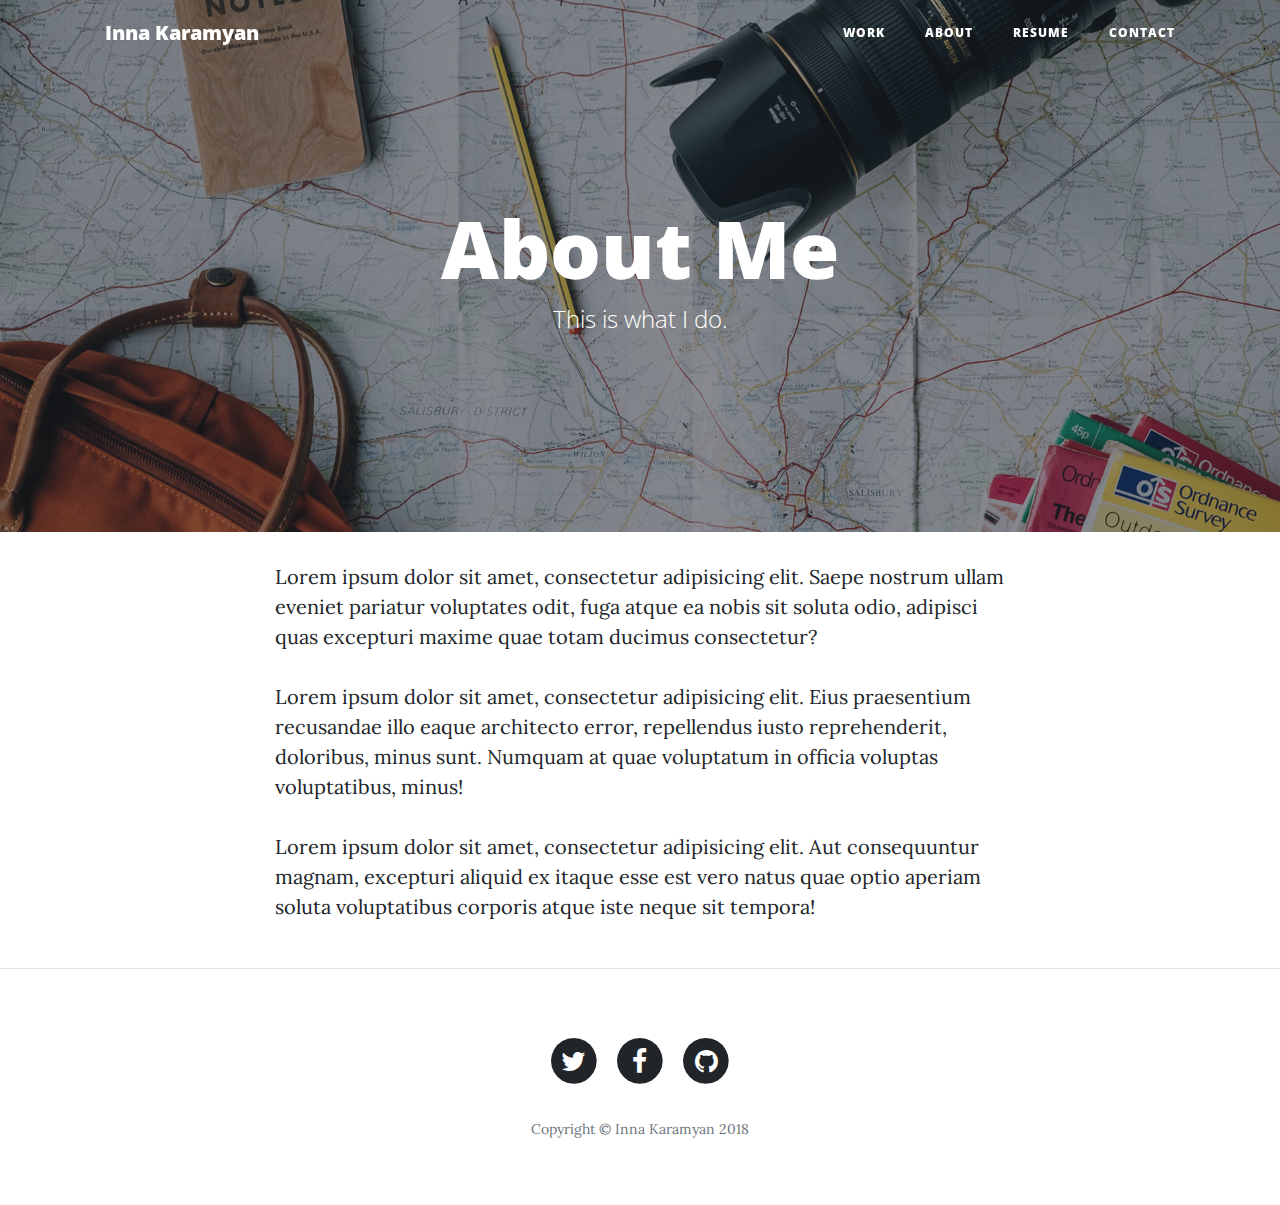
==== about.html @ d6ecc7a6 "first commit" ====
<!DOCTYPE html>
<html lang="en">

  <head>

    <meta charset="utf-8">
    <meta name="viewport" content="width=device-width, initial-scale=1, shrink-to-fit=no">
    <meta name="description" content="">
    <meta name="author" content="">

    <title>About Inna Karamyan</title>

    <!-- Bootstrap core CSS -->
    <link href="vendor/bootstrap/css/bootstrap.min.css" rel="stylesheet">

    <!-- Custom fonts for this template -->
    <link href="vendor/font-awesome/css/font-awesome.min.css" rel="stylesheet" type="text/css">
    <link href='https://fonts.googleapis.com/css?family=Lora:400,700,400italic,700italic' rel='stylesheet' type='text/css'>
    <link href='https://fonts.googleapis.com/css?family=Open+Sans:300italic,400italic,600italic,700italic,800italic,400,300,600,700,800' rel='stylesheet' type='text/css'>

    <!-- Custom styles for this template -->
    <link href="css/clean-blog.min.css" rel="stylesheet">

  </head>

  <body>

    <!-- Navigation -->
    <nav class="navbar navbar-expand-lg navbar-light fixed-top" id="mainNav">
      <div class="container">
        <a class="navbar-brand" href="index.html">Inna Karamyan</a>
        <button class="navbar-toggler navbar-toggler-right" type="button" data-toggle="collapse" data-target="#navbarResponsive" aria-controls="navbarResponsive" aria-expanded="false" aria-label="Toggle navigation">
          Menu
          <i class="fa fa-bars"></i>
        </button>
        <div class="collapse navbar-collapse" id="navbarResponsive">
          <ul class="navbar-nav ml-auto">
            <li class="nav-item">
              <a class="nav-link" href="index.html">Work</a>
            </li>
            <li class="nav-item">
              <a class="nav-link" href="about.html">About</a>
            </li>
            <li class="nav-item">
              <a class="nav-link" href="resume.pdf" download="Inna_Karamyan_Resume.pdf">Resume</a>
            </li>
            <li class="nav-item">
              <a class="nav-link" href="contact.html">Contact</a>
            </li>
          </ul>
        </div>
      </div>
    </nav>

    <!-- Page Header -->
    <header class="masthead" style="background-image: url('img/about-bg.jpg')">
      <div class="overlay"></div>
      <div class="container">
        <div class="row">
          <div class="col-lg-8 col-md-10 mx-auto">
            <div class="page-heading">
              <h1>About Me</h1>
              <span class="subheading">This is what I do.</span>
            </div>
          </div>
        </div>
      </div>
    </header>

    <!-- Main Content -->
    <div class="container">
      <div class="row">
        <div class="col-lg-8 col-md-10 mx-auto">
          <p>Lorem ipsum dolor sit amet, consectetur adipisicing elit. Saepe nostrum ullam eveniet pariatur voluptates odit, fuga atque ea nobis sit soluta odio, adipisci quas excepturi maxime quae totam ducimus consectetur?</p>
          <p>Lorem ipsum dolor sit amet, consectetur adipisicing elit. Eius praesentium recusandae illo eaque architecto error, repellendus iusto reprehenderit, doloribus, minus sunt. Numquam at quae voluptatum in officia voluptas voluptatibus, minus!</p>
          <p>Lorem ipsum dolor sit amet, consectetur adipisicing elit. Aut consequuntur magnam, excepturi aliquid ex itaque esse est vero natus quae optio aperiam soluta voluptatibus corporis atque iste neque sit tempora!</p>
        </div>
      </div>
    </div>

    <hr>

    <!-- Footer -->
    <footer>
      <div class="container">
        <div class="row">
          <div class="col-lg-8 col-md-10 mx-auto">
            <ul class="list-inline text-center">
              <li class="list-inline-item">
                <a href="#">
                  <span class="fa-stack fa-lg">
                    <i class="fa fa-circle fa-stack-2x"></i>
                    <i class="fa fa-twitter fa-stack-1x fa-inverse"></i>
                  </span>
                </a>
              </li>
              <li class="list-inline-item">
                <a href="#">
                  <span class="fa-stack fa-lg">
                    <i class="fa fa-circle fa-stack-2x"></i>
                    <i class="fa fa-facebook fa-stack-1x fa-inverse"></i>
                  </span>
                </a>
              </li>
              <li class="list-inline-item">
                <a href="#">
                  <span class="fa-stack fa-lg">
                    <i class="fa fa-circle fa-stack-2x"></i>
                    <i class="fa fa-github fa-stack-1x fa-inverse"></i>
                  </span>
                </a>
              </li>
            </ul>
            <p class="copyright text-muted">Copyright &copy; Inna Karamyan 2018</p>
          </div>
        </div>
      </div>
    </footer>

    <!-- Bootstrap core JavaScript -->
    <script src="vendor/jquery/jquery.min.js"></script>
    <script src="vendor/bootstrap/js/bootstrap.bundle.min.js"></script>

    <!-- Custom scripts for this template -->
    <script src="js/clean-blog.min.js"></script>

  </body>

</html>
---- css/clean-blog.min.css ----
body{font-size:20px;color:#212529;font-family:Lora,'Times New Roman',serif}p{line-height:1.5;margin:30px 0}p a{text-decoration:underline}h1,h2,h3,h4,h5,h6{font-weight:800;font-family:'Open Sans','Helvetica Neue',Helvetica,Arial,sans-serif}a{color:#212529;-webkit-transition:all .2s;-moz-transition:all .2s;transition:all .2s}a:focus,a:hover{color:#0085a1}blockquote{font-style:italic;color:#868e96}.section-heading{font-size:36px;font-weight:700;margin-top:60px}.caption{font-size:14px;font-style:italic;display:block;margin:0;padding:10px;text-align:center;border-bottom-right-radius:5px;border-bottom-left-radius:5px}::-moz-selection{color:#fff;background:#0085a1;text-shadow:none}::selection{color:#fff;background:#0085a1;text-shadow:none}img::selection{color:#fff;background:0 0}img::-moz-selection{color:#fff;background:0 0}#mainNav{position:absolute;border-bottom:1px solid #e9ecef;background-color:#fff;font-family:'Open Sans','Helvetica Neue',Helvetica,Arial,sans-serif}#mainNav .navbar-brand{font-weight:800;color:#343a40}#mainNav .navbar-toggler{font-size:12px;font-weight:800;padding:13px;text-transform:uppercase;color:#343a40}#mainNav .navbar-nav>li.nav-item>a{font-size:12px;font-weight:800;letter-spacing:1px;text-transform:uppercase}@media only screen and (min-width:992px){#mainNav{border-bottom:1px solid transparent;background:0 0}#mainNav .navbar-brand{padding:10px 20px;color:#fff}#mainNav .navbar-brand:focus,#mainNav .navbar-brand:hover{color:rgba(255,255,255,.8)}#mainNav .navbar-nav>li.nav-item>a{padding:10px 20px;color:#fff}#mainNav .navbar-nav>li.nav-item>a:focus,#mainNav .navbar-nav>li.nav-item>a:hover{color:rgba(255,255,255,.8)}}@media only screen and (min-width:992px){#mainNav{-webkit-transition:background-color .2s;-moz-transition:background-color .2s;transition:background-color .2s;-webkit-transform:translate3d(0,0,0);-moz-transform:translate3d(0,0,0);-ms-transform:translate3d(0,0,0);-o-transform:translate3d(0,0,0);transform:translate3d(0,0,0);-webkit-backface-visibility:hidden}#mainNav.is-fixed{position:fixed;top:-67px;-webkit-transition:-webkit-transform .2s;-moz-transition:-moz-transform .2s;transition:transform .2s;border-bottom:1px solid #fff;background-color:rgba(255,255,255,.9)}#mainNav.is-fixed .navbar-brand{color:#212529}#mainNav.is-fixed .navbar-brand:focus,#mainNav.is-fixed .navbar-brand:hover{color:#0085a1}#mainNav.is-fixed .navbar-nav>li.nav-item>a{color:#212529}#mainNav.is-fixed .navbar-nav>li.nav-item>a:focus,#mainNav.is-fixed .navbar-nav>li.nav-item>a:hover{color:#0085a1}#mainNav.is-visible{-webkit-transform:translate3d(0,100%,0);-moz-transform:translate3d(0,100%,0);-ms-transform:translate3d(0,100%,0);-o-transform:translate3d(0,100%,0);transform:translate3d(0,100%,0)}}header.masthead{background:no-repeat center center;background-color:#868e96;background-attachment:scroll;position:relative;-webkit-background-size:cover;-moz-background-size:cover;-o-background-size:cover;background-size:cover}header.masthead .overlay{position:absolute;top:0;left:0;height:100%;width:100%;background-color:#212529;opacity:.5}header.masthead .page-heading,header.masthead .post-heading,header.masthead .site-heading{padding:200px 0 150px;color:#fff}@media only screen and (min-width:768px){header.masthead .page-heading,header.masthead .post-heading,header.masthead .site-heading{padding:200px 0}}header.masthead .page-heading,header.masthead .site-heading{text-align:center}header.masthead .page-heading h1,header.masthead .site-heading h1{font-size:50px;margin-top:0}header.masthead .page-heading .subheading,header.masthead .site-heading .subheading{font-size:24px;font-weight:300;line-height:1.1;display:block;margin:10px 0 0;font-family:'Open Sans','Helvetica Neue',Helvetica,Arial,sans-serif}@media only screen and (min-width:768px){header.masthead .page-heading h1,header.masthead .site-heading h1{font-size:80px}}header.masthead .post-heading h1{font-size:35px}header.masthead .post-heading .meta,header.masthead .post-heading .subheading{line-height:1.1;display:block}header.masthead .post-heading .subheading{font-size:24px;font-weight:600;margin:10px 0 30px;font-family:'Open Sans','Helvetica Neue',Helvetica,Arial,sans-serif}header.masthead .post-heading .meta{font-size:20px;font-weight:300;font-style:italic;font-family:Lora,'Times New Roman',serif}header.masthead .post-heading .meta a{color:#fff}@media only screen and (min-width:768px){header.masthead .post-heading h1{font-size:55px}header.masthead .post-heading .subheading{font-size:30px}}.post-preview>a{color:#212529}.post-preview>a:focus,.post-preview>a:hover{text-decoration:none;color:#0085a1}.post-preview>a>.post-title{font-size:30px;margin-top:30px;margin-bottom:10px}.post-preview>a>.post-subtitle{font-weight:300;margin:0 0 10px}.post-preview>.post-meta{font-size:18px;font-style:italic;margin-top:0;color:#868e96}.post-preview>.post-meta>a{text-decoration:none;color:#212529}.post-preview>.post-meta>a:focus,.post-preview>.post-meta>a:hover{text-decoration:underline;color:#0085a1}@media only screen and (min-width:768px){.post-preview>a>.post-title{font-size:36px}}.floating-label-form-group{font-size:14px;position:relative;margin-bottom:0;padding-bottom:.5em;border-bottom:1px solid #dee2e6}.floating-label-form-group input,.floating-label-form-group textarea{font-size:1.5em;position:relative;z-index:1;padding:0;resize:none;border:none;border-radius:0;background:0 0;box-shadow:none!important;font-family:Lora,'Times New Roman',serif}.floating-label-form-group input::-webkit-input-placeholder,.floating-label-form-group textarea::-webkit-input-placeholder{color:#868e96;font-family:Lora,'Times New Roman',serif}.floating-label-form-group label{font-size:.85em;line-height:1.764705882em;position:relative;z-index:0;top:2em;display:block;margin:0;-webkit-transition:top .3s ease,opacity .3s ease;-moz-transition:top .3s ease,opacity .3s ease;-ms-transition:top .3s ease,opacity .3s ease;transition:top .3s ease,opacity .3s ease;vertical-align:middle;vertical-align:baseline;opacity:0}.floating-label-form-group .help-block{margin:15px 0}.floating-label-form-group-with-value label{top:0;opacity:1}.floating-label-form-group-with-focus label{color:#0085a1}form .form-group:first-child .floating-label-form-group{border-top:1px solid #dee2e6}footer{padding:50px 0 65px}footer .list-inline{margin:0;padding:0}footer .copyright{font-size:14px;margin-bottom:0;text-align:center}.btn{font-size:14px;font-weight:800;padding:15px 25px;letter-spacing:1px;text-transform:uppercase;border-radius:0;font-family:'Open Sans','Helvetica Neue',Helvetica,Arial,sans-serif}.btn-primary{background-color:#0085a1;border-color:#0085a1}.btn-primary:active,.btn-primary:focus,.btn-primary:hover{color:#fff;background-color:#00657b!important;border-color:#00657b!important}.btn-lg{font-size:16px;padding:25px 35px}
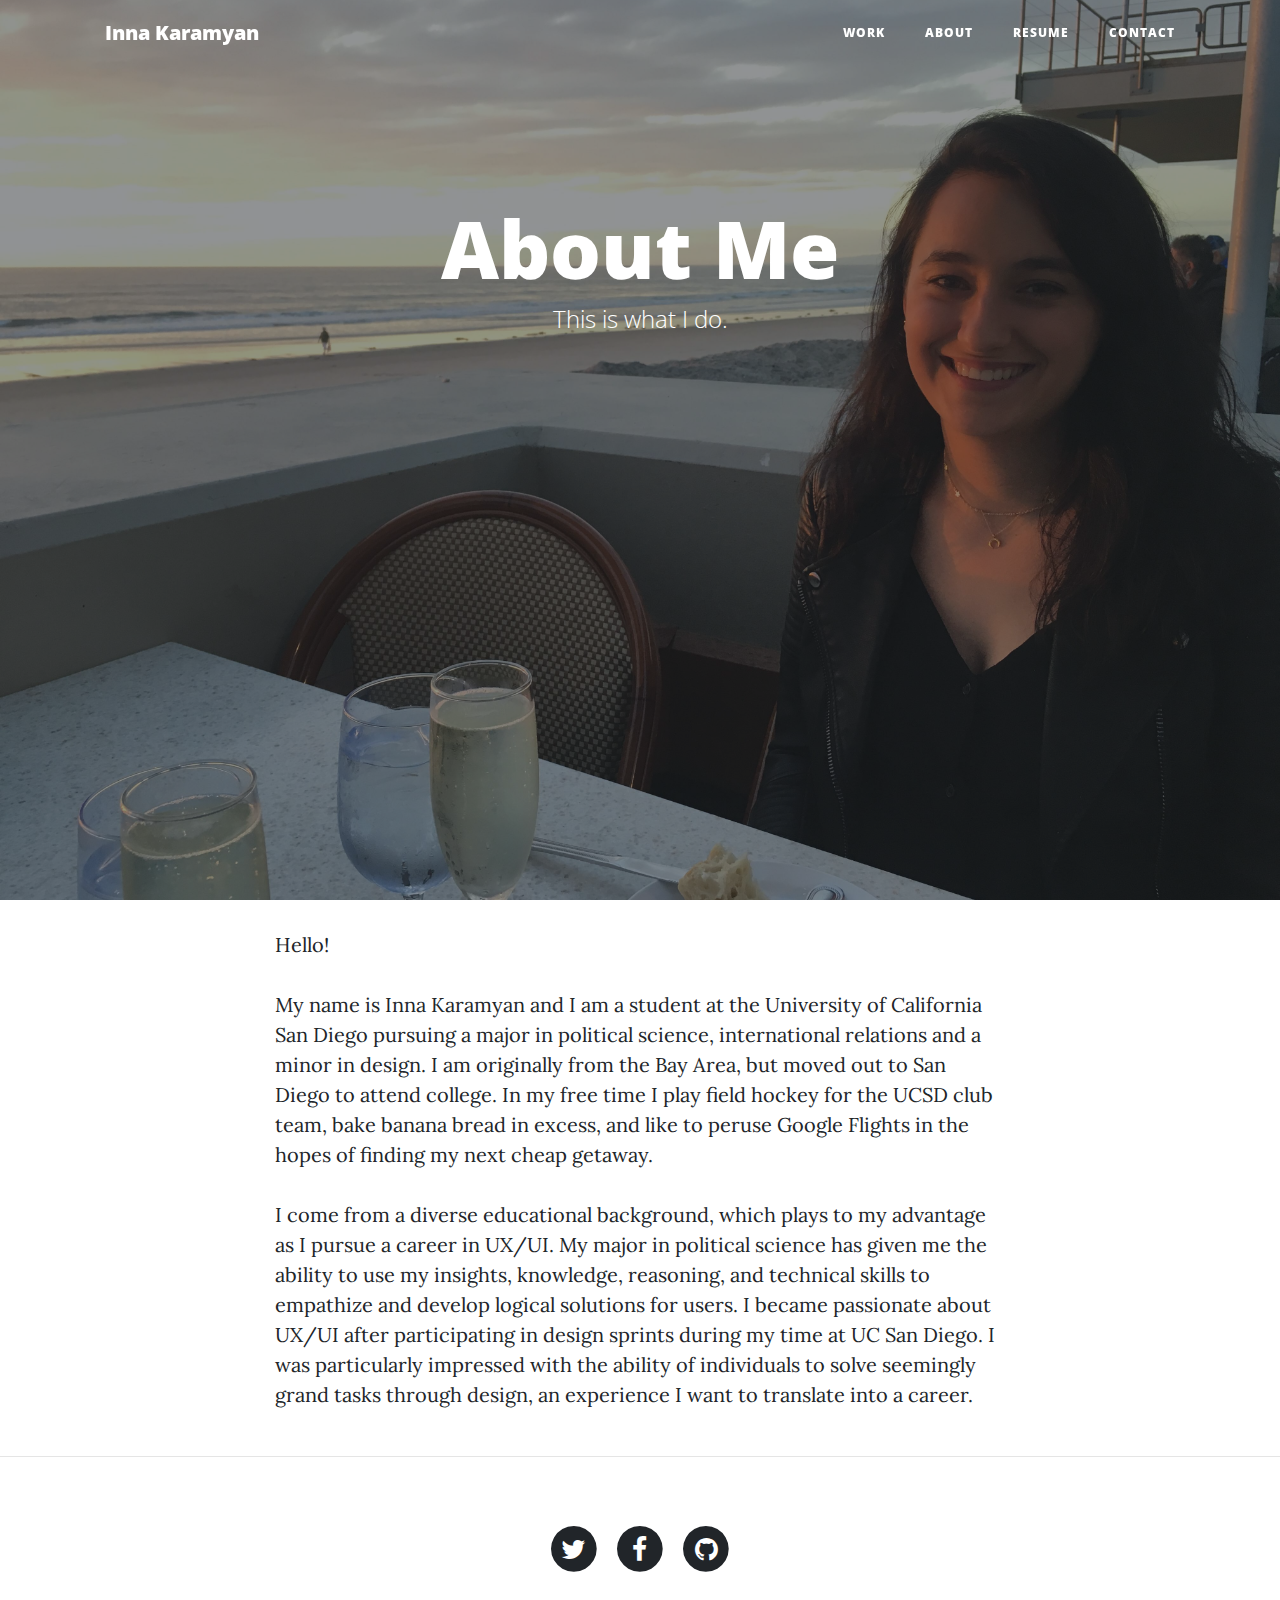
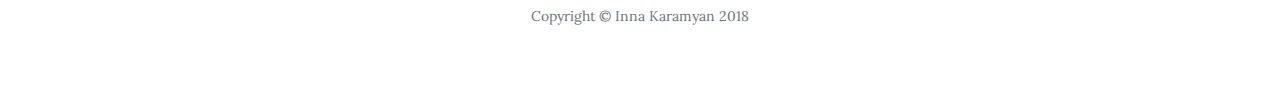
==== commit 0d29b36f: "about" ====
--- a/about.html
+++ b/about.html
@@ -36,7 +36,7 @@
         <div class="collapse navbar-collapse" id="navbarResponsive">
           <ul class="navbar-nav ml-auto">
             <li class="nav-item">
-              <a class="nav-link" href="index.html">Work</a>
+              <a class="nav-link" href="https://medium.com/@karamyanginna">Work</a>
             </li>
             <li class="nav-item">
               <a class="nav-link" href="about.html">About</a>
@@ -53,7 +53,7 @@
     </nav>
 
     <!-- Page Header -->
-    <header class="masthead" style="background-image: url('img/about-bg.jpg')">
+    <header class="masthead" style="background-image: url('img/about.jpg')">
       <div class="overlay"></div>
       <div class="container">
         <div class="row">
@@ -71,9 +71,9 @@
     <div class="container">
       <div class="row">
         <div class="col-lg-8 col-md-10 mx-auto">
-          <p>Lorem ipsum dolor sit amet, consectetur adipisicing elit. Saepe nostrum ullam eveniet pariatur voluptates odit, fuga atque ea nobis sit soluta odio, adipisci quas excepturi maxime quae totam ducimus consectetur?</p>
-          <p>Lorem ipsum dolor sit amet, consectetur adipisicing elit. Eius praesentium recusandae illo eaque architecto error, repellendus iusto reprehenderit, doloribus, minus sunt. Numquam at quae voluptatum in officia voluptas voluptatibus, minus!</p>
-          <p>Lorem ipsum dolor sit amet, consectetur adipisicing elit. Aut consequuntur magnam, excepturi aliquid ex itaque esse est vero natus quae optio aperiam soluta voluptatibus corporis atque iste neque sit tempora!</p>
+          <p>Hello!</p>
+          <p>My name is Inna Karamyan and I am a student at the University of California San Diego pursuing a major in political science, international relations and a minor in design. I am originally from the Bay Area, but moved out to San Diego to attend college. In my free time I play field hockey for the UCSD club team, bake banana bread in excess, and like to peruse Google Flights in the hopes of finding my next cheap getaway. </p>
+          <p>I come from a diverse educational background, which plays to my advantage as I pursue a career in UX/UI. My major in political science has given me the ability to use my insights, knowledge, reasoning, and technical skills to empathize and develop logical solutions for users. I became passionate about UX/UI after participating in design sprints during my time at UC San Diego. I was particularly impressed with the ability of individuals to solve seemingly grand tasks through design, an experience I want to translate into a career.</p>
         </div>
       </div>
     </div>
--- a/css/clean-blog.min.css
+++ b/css/clean-blog.min.css
@@ -1 +1 @@
-body{font-size:20px;color:#212529;font-family:Lora,'Times New Roman',serif}p{line-height:1.5;margin:30px 0}p a{text-decoration:underline}h1,h2,h3,h4,h5,h6{font-weight:800;font-family:'Open Sans','Helvetica Neue',Helvetica,Arial,sans-serif}a{color:#212529;-webkit-transition:all .2s;-moz-transition:all .2s;transition:all .2s}a:focus,a:hover{color:#0085a1}blockquote{font-style:italic;color:#868e96}.section-heading{font-size:36px;font-weight:700;margin-top:60px}.caption{font-size:14px;font-style:italic;display:block;margin:0;padding:10px;text-align:center;border-bottom-right-radius:5px;border-bottom-left-radius:5px}::-moz-selection{color:#fff;background:#0085a1;text-shadow:none}::selection{color:#fff;background:#0085a1;text-shadow:none}img::selection{color:#fff;background:0 0}img::-moz-selection{color:#fff;background:0 0}#mainNav{position:absolute;border-bottom:1px solid #e9ecef;background-color:#fff;font-family:'Open Sans','Helvetica Neue',Helvetica,Arial,sans-serif}#mainNav .navbar-brand{font-weight:800;color:#343a40}#mainNav .navbar-toggler{font-size:12px;font-weight:800;padding:13px;text-transform:uppercase;color:#343a40}#mainNav .navbar-nav>li.nav-item>a{font-size:12px;font-weight:800;letter-spacing:1px;text-transform:uppercase}@media only screen and (min-width:992px){#mainNav{border-bottom:1px solid transparent;background:0 0}#mainNav .navbar-brand{padding:10px 20px;color:#fff}#mainNav .navbar-brand:focus,#mainNav .navbar-brand:hover{color:rgba(255,255,255,.8)}#mainNav .navbar-nav>li.nav-item>a{padding:10px 20px;color:#fff}#mainNav .navbar-nav>li.nav-item>a:focus,#mainNav .navbar-nav>li.nav-item>a:hover{color:rgba(255,255,255,.8)}}@media only screen and (min-width:992px){#mainNav{-webkit-transition:background-color .2s;-moz-transition:background-color .2s;transition:background-color .2s;-webkit-transform:translate3d(0,0,0);-moz-transform:translate3d(0,0,0);-ms-transform:translate3d(0,0,0);-o-transform:translate3d(0,0,0);transform:translate3d(0,0,0);-webkit-backface-visibility:hidden}#mainNav.is-fixed{position:fixed;top:-67px;-webkit-transition:-webkit-transform .2s;-moz-transition:-moz-transform .2s;transition:transform .2s;border-bottom:1px solid #fff;background-color:rgba(255,255,255,.9)}#mainNav.is-fixed .navbar-brand{color:#212529}#mainNav.is-fixed .navbar-brand:focus,#mainNav.is-fixed .navbar-brand:hover{color:#0085a1}#mainNav.is-fixed .navbar-nav>li.nav-item>a{color:#212529}#mainNav.is-fixed .navbar-nav>li.nav-item>a:focus,#mainNav.is-fixed .navbar-nav>li.nav-item>a:hover{color:#0085a1}#mainNav.is-visible{-webkit-transform:translate3d(0,100%,0);-moz-transform:translate3d(0,100%,0);-ms-transform:translate3d(0,100%,0);-o-transform:translate3d(0,100%,0);transform:translate3d(0,100%,0)}}header.masthead{background:no-repeat center center;background-color:#868e96;background-attachment:scroll;position:relative;-webkit-background-size:cover;-moz-background-size:cover;-o-background-size:cover;background-size:cover}header.masthead .overlay{position:absolute;top:0;left:0;height:100%;width:100%;background-color:#212529;opacity:.5}header.masthead .page-heading,header.masthead .post-heading,header.masthead .site-heading{padding:200px 0 150px;color:#fff}@media only screen and (min-width:768px){header.masthead .page-heading,header.masthead .post-heading,header.masthead .site-heading{padding:200px 0}}header.masthead .page-heading,header.masthead .site-heading{text-align:center}header.masthead .page-heading h1,header.masthead .site-heading h1{font-size:50px;margin-top:0}header.masthead .page-heading .subheading,header.masthead .site-heading .subheading{font-size:24px;font-weight:300;line-height:1.1;display:block;margin:10px 0 0;font-family:'Open Sans','Helvetica Neue',Helvetica,Arial,sans-serif}@media only screen and (min-width:768px){header.masthead .page-heading h1,header.masthead .site-heading h1{font-size:80px}}header.masthead .post-heading h1{font-size:35px}header.masthead .post-heading .meta,header.masthead .post-heading .subheading{line-height:1.1;display:block}header.masthead .post-heading .subheading{font-size:24px;font-weight:600;margin:10px 0 30px;font-family:'Open Sans','Helvetica Neue',Helvetica,Arial,sans-serif}header.masthead .post-heading .meta{font-size:20px;font-weight:300;font-style:italic;font-family:Lora,'Times New Roman',serif}header.masthead .post-heading .meta a{color:#fff}@media only screen and (min-width:768px){header.masthead .post-heading h1{font-size:55px}header.masthead .post-heading .subheading{font-size:30px}}.post-preview>a{color:#212529}.post-preview>a:focus,.post-preview>a:hover{text-decoration:none;color:#0085a1}.post-preview>a>.post-title{font-size:30px;margin-top:30px;margin-bottom:10px}.post-preview>a>.post-subtitle{font-weight:300;margin:0 0 10px}.post-preview>.post-meta{font-size:18px;font-style:italic;margin-top:0;color:#868e96}.post-preview>.post-meta>a{text-decoration:none;color:#212529}.post-preview>.post-meta>a:focus,.post-preview>.post-meta>a:hover{text-decoration:underline;color:#0085a1}@media only screen and (min-width:768px){.post-preview>a>.post-title{font-size:36px}}.floating-label-form-group{font-size:14px;position:relative;margin-bottom:0;padding-bottom:.5em;border-bottom:1px solid #dee2e6}.floating-label-form-group input,.floating-label-form-group textarea{font-size:1.5em;position:relative;z-index:1;padding:0;resize:none;border:none;border-radius:0;background:0 0;box-shadow:none!important;font-family:Lora,'Times New Roman',serif}.floating-label-form-group input::-webkit-input-placeholder,.floating-label-form-group textarea::-webkit-input-placeholder{color:#868e96;font-family:Lora,'Times New Roman',serif}.floating-label-form-group label{font-size:.85em;line-height:1.764705882em;position:relative;z-index:0;top:2em;display:block;margin:0;-webkit-transition:top .3s ease,opacity .3s ease;-moz-transition:top .3s ease,opacity .3s ease;-ms-transition:top .3s ease,opacity .3s ease;transition:top .3s ease,opacity .3s ease;vertical-align:middle;vertical-align:baseline;opacity:0}.floating-label-form-group .help-block{margin:15px 0}.floating-label-form-group-with-value label{top:0;opacity:1}.floating-label-form-group-with-focus label{color:#0085a1}form .form-group:first-child .floating-label-form-group{border-top:1px solid #dee2e6}footer{padding:50px 0 65px}footer .list-inline{margin:0;padding:0}footer .copyright{font-size:14px;margin-bottom:0;text-align:center}.btn{font-size:14px;font-weight:800;padding:15px 25px;letter-spacing:1px;text-transform:uppercase;border-radius:0;font-family:'Open Sans','Helvetica Neue',Helvetica,Arial,sans-serif}.btn-primary{background-color:#0085a1;border-color:#0085a1}.btn-primary:active,.btn-primary:focus,.btn-primary:hover{color:#fff;background-color:#00657b!important;border-color:#00657b!important}.btn-lg{font-size:16px;padding:25px 35px}+body{font-size:20px;color:#212529;font-family:Lora,'Times New Roman',serif}p{line-height:1.5;margin:30px 0}p a{text-decoration:underline}h1,h2,h3,h4,h5,h6{font-weight:800;font-family:'Open Sans','Helvetica Neue',Helvetica,Arial,sans-serif}a{color:#212529;-webkit-transition:all .2s;-moz-transition:all .2s;transition:all .2s}a:focus,a:hover{color:#0085a1}blockquote{font-style:italic;color:#868e96}.section-heading{font-size:36px;font-weight:700;margin-top:60px}.caption{font-size:14px;font-style:italic;display:block;margin:0;padding:10px;text-align:center;border-bottom-right-radius:5px;border-bottom-left-radius:5px}::-moz-selection{color:#fff;background:#0085a1;text-shadow:none}::selection{color:#fff;background:#0085a1;text-shadow:none}img::selection{color:#fff;background:0 0}img::-moz-selection{color:#fff;background:0 0}#mainNav{position:absolute;border-bottom:1px solid #e9ecef;background-color:#fff;font-family:'Open Sans','Helvetica Neue',Helvetica,Arial,sans-serif}#mainNav .navbar-brand{font-weight:800;color:#343a40}#mainNav .navbar-toggler{font-size:12px;font-weight:800;padding:13px;text-transform:uppercase;color:#343a40}#mainNav .navbar-nav>li.nav-item>a{font-size:12px;font-weight:800;letter-spacing:1px;text-transform:uppercase}@media only screen and (min-width:992px){#mainNav{border-bottom:1px solid transparent;background:0 0}#mainNav .navbar-brand{padding:10px 20px;color:#fff}#mainNav .navbar-brand:focus,#mainNav .navbar-brand:hover{color:rgba(255,255,255,.8)}#mainNav .navbar-nav>li.nav-item>a{padding:10px 20px;color:#fff}#mainNav .navbar-nav>li.nav-item>a:focus,#mainNav .navbar-nav>li.nav-item>a:hover{color:rgba(255,255,255,.8)}}@media only screen and (min-width:992px){#mainNav{-webkit-transition:background-color .2s;-moz-transition:background-color .2s;transition:background-color .2s;-webkit-transform:translate3d(0,0,0);-moz-transform:translate3d(0,0,0);-ms-transform:translate3d(0,0,0);-o-transform:translate3d(0,0,0);transform:translate3d(0,0,0);-webkit-backface-visibility:hidden}#mainNav.is-fixed{position:fixed;top:-67px;-webkit-transition:-webkit-transform .2s;-moz-transition:-moz-transform .2s;transition:transform .2s;border-bottom:1px solid #fff;background-color:rgba(255,255,255,.9)}#mainNav.is-fixed .navbar-brand{color:#212529}#mainNav.is-fixed .navbar-brand:focus,#mainNav.is-fixed .navbar-brand:hover{color:#0085a1}#mainNav.is-fixed .navbar-nav>li.nav-item>a{color:#212529}#mainNav.is-fixed .navbar-nav>li.nav-item>a:focus,#mainNav.is-fixed .navbar-nav>li.nav-item>a:hover{color:#0085a1}#mainNav.is-visible{-webkit-transform:translate3d(0,100%,0);-moz-transform:translate3d(0,100%,0);-ms-transform:translate3d(0,100%,0);-o-transform:translate3d(0,100%,0);transform:translate3d(0,100%,0)}}header.masthead{height: 100%; background:no-repeat center center;background-color:#868e96;background-attachment:scroll;position:relative;-webkit-background-size:cover;-moz-background-size:cover;-o-background-size:cover;background-size:cover}header.masthead .overlay{position:absolute;top:0;left:0;height:100%;width:100%;background-color:#212529;opacity:.5}header.masthead .page-heading,header.masthead .post-heading,header.masthead .site-heading{padding:200px 0 150px;color:#fff}@media only screen and (min-width:768px){header.masthead .page-heading,header.masthead .post-heading,header.masthead .site-heading{padding:200px 0}}header.masthead .page-heading,header.masthead .site-heading{text-align:center}header.masthead .page-heading h1,header.masthead .site-heading h1{font-size:50px;margin-top:0}header.masthead .page-heading .subheading,header.masthead .site-heading .subheading{font-size:24px;font-weight:300;line-height:1.1;display:block;margin:10px 0 0;font-family:'Open Sans','Helvetica Neue',Helvetica,Arial,sans-serif}@media only screen and (min-width:768px){header.masthead .page-heading h1,header.masthead .site-heading h1{font-size:80px}}header.masthead .post-heading h1{font-size:35px}header.masthead .post-heading .meta,header.masthead .post-heading .subheading{line-height:1.1;display:block}header.masthead .post-heading .subheading{font-size:24px;font-weight:600;margin:10px 0 30px;font-family:'Open Sans','Helvetica Neue',Helvetica,Arial,sans-serif}header.masthead .post-heading .meta{font-size:20px;font-weight:300;font-style:italic;font-family:Lora,'Times New Roman',serif}header.masthead .post-heading .meta a{color:#fff}@media only screen and (min-width:768px){header.masthead .post-heading h1{font-size:55px}header.masthead .post-heading .subheading{font-size:30px}}.post-preview>a{color:#212529}.post-preview>a:focus,.post-preview>a:hover{text-decoration:none;color:#0085a1}.post-preview>a>.post-title{font-size:30px;margin-top:30px;margin-bottom:10px}.post-preview>a>.post-subtitle{font-weight:300;margin:0 0 10px}.post-preview>.post-meta{font-size:18px;font-style:italic;margin-top:0;color:#868e96}.post-preview>.post-meta>a{text-decoration:none;color:#212529}.post-preview>.post-meta>a:focus,.post-preview>.post-meta>a:hover{text-decoration:underline;color:#0085a1}@media only screen and (min-width:768px){.post-preview>a>.post-title{font-size:36px}}.floating-label-form-group{font-size:14px;position:relative;margin-bottom:0;padding-bottom:.5em;border-bottom:1px solid #dee2e6}.floating-label-form-group input,.floating-label-form-group textarea{font-size:1.5em;position:relative;z-index:1;padding:0;resize:none;border:none;border-radius:0;background:0 0;box-shadow:none!important;font-family:Lora,'Times New Roman',serif}.floating-label-form-group input::-webkit-input-placeholder,.floating-label-form-group textarea::-webkit-input-placeholder{color:#868e96;font-family:Lora,'Times New Roman',serif}.floating-label-form-group label{font-size:.85em;line-height:1.764705882em;position:relative;z-index:0;top:2em;display:block;margin:0;-webkit-transition:top .3s ease,opacity .3s ease;-moz-transition:top .3s ease,opacity .3s ease;-ms-transition:top .3s ease,opacity .3s ease;transition:top .3s ease,opacity .3s ease;vertical-align:middle;vertical-align:baseline;opacity:0}.floating-label-form-group .help-block{margin:15px 0}.floating-label-form-group-with-value label{top:0;opacity:1}.floating-label-form-group-with-focus label{color:#0085a1}form .form-group:first-child .floating-label-form-group{border-top:1px solid #dee2e6}footer{padding:50px 0 65px}footer .list-inline{margin:0;padding:0}footer .copyright{font-size:14px;margin-bottom:0;text-align:center}.btn{font-size:14px;font-weight:800;padding:15px 25px;letter-spacing:1px;text-transform:uppercase;border-radius:0;font-family:'Open Sans','Helvetica Neue',Helvetica,Arial,sans-serif}.btn-primary{background-color:#0085a1;border-color:#0085a1}.btn-primary:active,.btn-primary:focus,.btn-primary:hover{color:#fff;background-color:#00657b!important;border-color:#00657b!important}.btn-lg{font-size:16px;padding:25px 35px}body,html{height:100%;}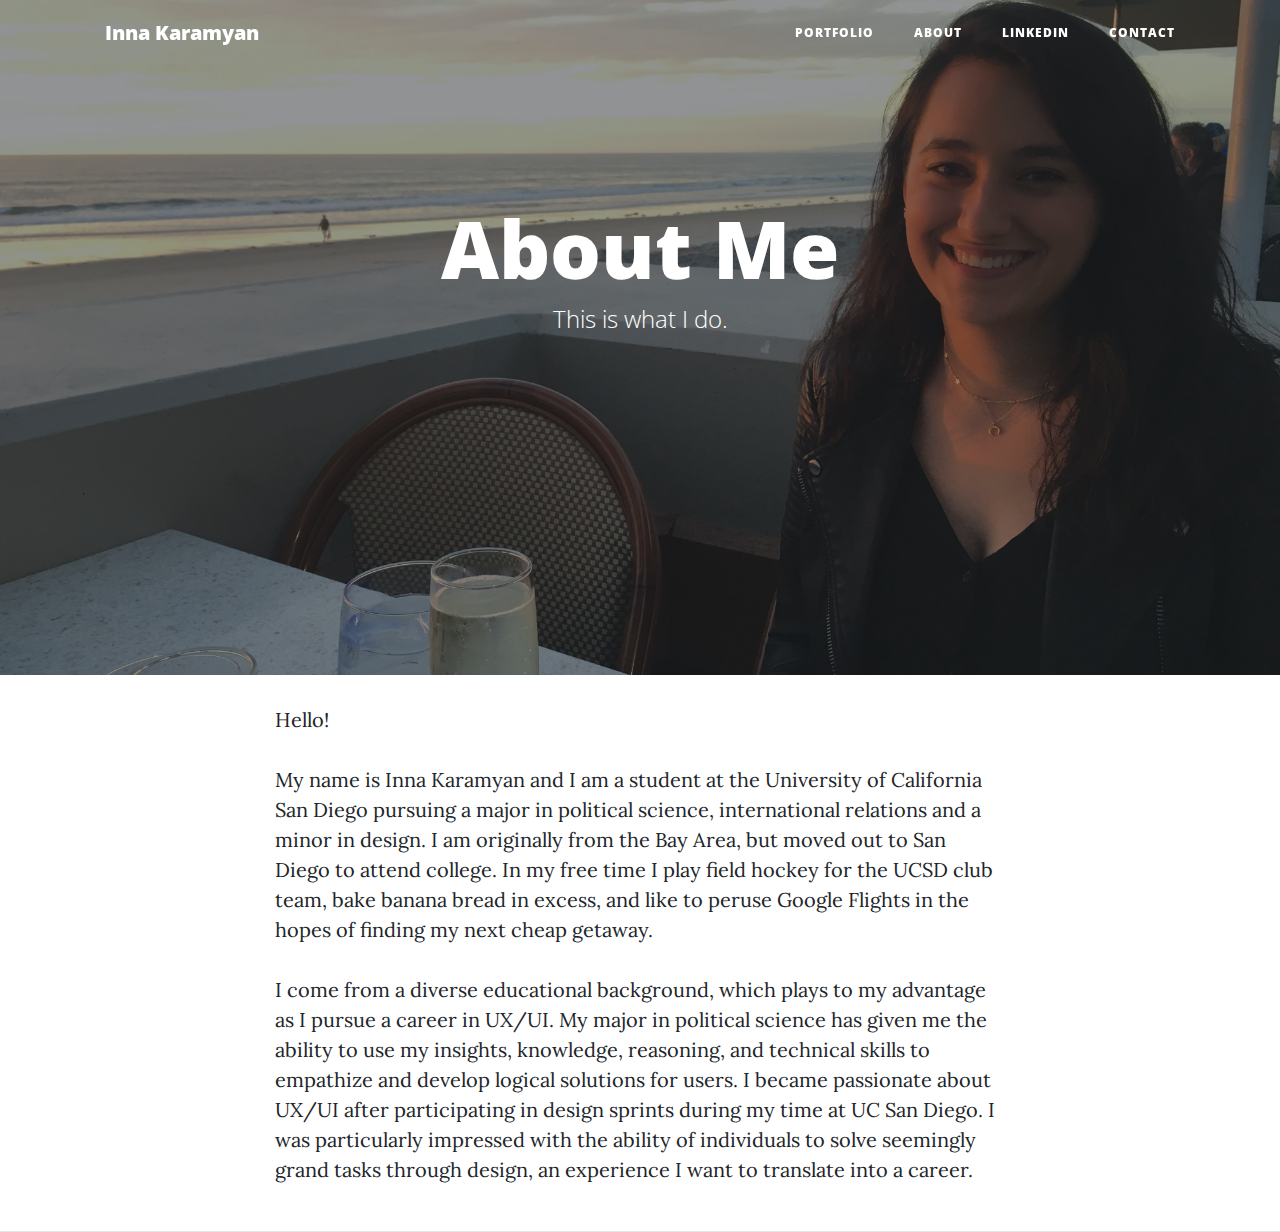
==== commit 3e1bab57: "Site Content" ====
--- a/about.html
+++ b/about.html
@@ -36,13 +36,13 @@
         <div class="collapse navbar-collapse" id="navbarResponsive">
           <ul class="navbar-nav ml-auto">
             <li class="nav-item">
-              <a class="nav-link" href="https://medium.com/@karamyanginna">Work</a>
+              <a class="nav-link" href="index.html">Portfolio</a>
             </li>
             <li class="nav-item">
               <a class="nav-link" href="about.html">About</a>
             </li>
             <li class="nav-item">
-              <a class="nav-link" href="resume.pdf" download="Inna_Karamyan_Resume.pdf">Resume</a>
+              <a class="nav-link" href="https://www.linkedin.com/in/inna-karamyan-86872b102/">LinkedIn</a>
             </li>
             <li class="nav-item">
               <a class="nav-link" href="contact.html">Contact</a>
@@ -80,43 +80,6 @@
 
     <hr>
 
-    <!-- Footer -->
-    <footer>
-      <div class="container">
-        <div class="row">
-          <div class="col-lg-8 col-md-10 mx-auto">
-            <ul class="list-inline text-center">
-              <li class="list-inline-item">
-                <a href="#">
-                  <span class="fa-stack fa-lg">
-                    <i class="fa fa-circle fa-stack-2x"></i>
-                    <i class="fa fa-twitter fa-stack-1x fa-inverse"></i>
-                  </span>
-                </a>
-              </li>
-              <li class="list-inline-item">
-                <a href="#">
-                  <span class="fa-stack fa-lg">
-                    <i class="fa fa-circle fa-stack-2x"></i>
-                    <i class="fa fa-facebook fa-stack-1x fa-inverse"></i>
-                  </span>
-                </a>
-              </li>
-              <li class="list-inline-item">
-                <a href="#">
-                  <span class="fa-stack fa-lg">
-                    <i class="fa fa-circle fa-stack-2x"></i>
-                    <i class="fa fa-github fa-stack-1x fa-inverse"></i>
-                  </span>
-                </a>
-              </li>
-            </ul>
-            <p class="copyright text-muted">Copyright &copy; Inna Karamyan 2018</p>
-          </div>
-        </div>
-      </div>
-    </footer>
-
     <!-- Bootstrap core JavaScript -->
     <script src="vendor/jquery/jquery.min.js"></script>
     <script src="vendor/bootstrap/js/bootstrap.bundle.min.js"></script>
--- a/css/clean-blog.min.css
+++ b/css/clean-blog.min.css
@@ -1 +1 @@
-body{font-size:20px;color:#212529;font-family:Lora,'Times New Roman',serif}p{line-height:1.5;margin:30px 0}p a{text-decoration:underline}h1,h2,h3,h4,h5,h6{font-weight:800;font-family:'Open Sans','Helvetica Neue',Helvetica,Arial,sans-serif}a{color:#212529;-webkit-transition:all .2s;-moz-transition:all .2s;transition:all .2s}a:focus,a:hover{color:#0085a1}blockquote{font-style:italic;color:#868e96}.section-heading{font-size:36px;font-weight:700;margin-top:60px}.caption{font-size:14px;font-style:italic;display:block;margin:0;padding:10px;text-align:center;border-bottom-right-radius:5px;border-bottom-left-radius:5px}::-moz-selection{color:#fff;background:#0085a1;text-shadow:none}::selection{color:#fff;background:#0085a1;text-shadow:none}img::selection{color:#fff;background:0 0}img::-moz-selection{color:#fff;background:0 0}#mainNav{position:absolute;border-bottom:1px solid #e9ecef;background-color:#fff;font-family:'Open Sans','Helvetica Neue',Helvetica,Arial,sans-serif}#mainNav .navbar-brand{font-weight:800;color:#343a40}#mainNav .navbar-toggler{font-size:12px;font-weight:800;padding:13px;text-transform:uppercase;color:#343a40}#mainNav .navbar-nav>li.nav-item>a{font-size:12px;font-weight:800;letter-spacing:1px;text-transform:uppercase}@media only screen and (min-width:992px){#mainNav{border-bottom:1px solid transparent;background:0 0}#mainNav .navbar-brand{padding:10px 20px;color:#fff}#mainNav .navbar-brand:focus,#mainNav .navbar-brand:hover{color:rgba(255,255,255,.8)}#mainNav .navbar-nav>li.nav-item>a{padding:10px 20px;color:#fff}#mainNav .navbar-nav>li.nav-item>a:focus,#mainNav .navbar-nav>li.nav-item>a:hover{color:rgba(255,255,255,.8)}}@media only screen and (min-width:992px){#mainNav{-webkit-transition:background-color .2s;-moz-transition:background-color .2s;transition:background-color .2s;-webkit-transform:translate3d(0,0,0);-moz-transform:translate3d(0,0,0);-ms-transform:translate3d(0,0,0);-o-transform:translate3d(0,0,0);transform:translate3d(0,0,0);-webkit-backface-visibility:hidden}#mainNav.is-fixed{position:fixed;top:-67px;-webkit-transition:-webkit-transform .2s;-moz-transition:-moz-transform .2s;transition:transform .2s;border-bottom:1px solid #fff;background-color:rgba(255,255,255,.9)}#mainNav.is-fixed .navbar-brand{color:#212529}#mainNav.is-fixed .navbar-brand:focus,#mainNav.is-fixed .navbar-brand:hover{color:#0085a1}#mainNav.is-fixed .navbar-nav>li.nav-item>a{color:#212529}#mainNav.is-fixed .navbar-nav>li.nav-item>a:focus,#mainNav.is-fixed .navbar-nav>li.nav-item>a:hover{color:#0085a1}#mainNav.is-visible{-webkit-transform:translate3d(0,100%,0);-moz-transform:translate3d(0,100%,0);-ms-transform:translate3d(0,100%,0);-o-transform:translate3d(0,100%,0);transform:translate3d(0,100%,0)}}header.masthead{height: 100%; background:no-repeat center center;background-color:#868e96;background-attachment:scroll;position:relative;-webkit-background-size:cover;-moz-background-size:cover;-o-background-size:cover;background-size:cover}header.masthead .overlay{position:absolute;top:0;left:0;height:100%;width:100%;background-color:#212529;opacity:.5}header.masthead .page-heading,header.masthead .post-heading,header.masthead .site-heading{padding:200px 0 150px;color:#fff}@media only screen and (min-width:768px){header.masthead .page-heading,header.masthead .post-heading,header.masthead .site-heading{padding:200px 0}}header.masthead .page-heading,header.masthead .site-heading{text-align:center}header.masthead .page-heading h1,header.masthead .site-heading h1{font-size:50px;margin-top:0}header.masthead .page-heading .subheading,header.masthead .site-heading .subheading{font-size:24px;font-weight:300;line-height:1.1;display:block;margin:10px 0 0;font-family:'Open Sans','Helvetica Neue',Helvetica,Arial,sans-serif}@media only screen and (min-width:768px){header.masthead .page-heading h1,header.masthead .site-heading h1{font-size:80px}}header.masthead .post-heading h1{font-size:35px}header.masthead .post-heading .meta,header.masthead .post-heading .subheading{line-height:1.1;display:block}header.masthead .post-heading .subheading{font-size:24px;font-weight:600;margin:10px 0 30px;font-family:'Open Sans','Helvetica Neue',Helvetica,Arial,sans-serif}header.masthead .post-heading .meta{font-size:20px;font-weight:300;font-style:italic;font-family:Lora,'Times New Roman',serif}header.masthead .post-heading .meta a{color:#fff}@media only screen and (min-width:768px){header.masthead .post-heading h1{font-size:55px}header.masthead .post-heading .subheading{font-size:30px}}.post-preview>a{color:#212529}.post-preview>a:focus,.post-preview>a:hover{text-decoration:none;color:#0085a1}.post-preview>a>.post-title{font-size:30px;margin-top:30px;margin-bottom:10px}.post-preview>a>.post-subtitle{font-weight:300;margin:0 0 10px}.post-preview>.post-meta{font-size:18px;font-style:italic;margin-top:0;color:#868e96}.post-preview>.post-meta>a{text-decoration:none;color:#212529}.post-preview>.post-meta>a:focus,.post-preview>.post-meta>a:hover{text-decoration:underline;color:#0085a1}@media only screen and (min-width:768px){.post-preview>a>.post-title{font-size:36px}}.floating-label-form-group{font-size:14px;position:relative;margin-bottom:0;padding-bottom:.5em;border-bottom:1px solid #dee2e6}.floating-label-form-group input,.floating-label-form-group textarea{font-size:1.5em;position:relative;z-index:1;padding:0;resize:none;border:none;border-radius:0;background:0 0;box-shadow:none!important;font-family:Lora,'Times New Roman',serif}.floating-label-form-group input::-webkit-input-placeholder,.floating-label-form-group textarea::-webkit-input-placeholder{color:#868e96;font-family:Lora,'Times New Roman',serif}.floating-label-form-group label{font-size:.85em;line-height:1.764705882em;position:relative;z-index:0;top:2em;display:block;margin:0;-webkit-transition:top .3s ease,opacity .3s ease;-moz-transition:top .3s ease,opacity .3s ease;-ms-transition:top .3s ease,opacity .3s ease;transition:top .3s ease,opacity .3s ease;vertical-align:middle;vertical-align:baseline;opacity:0}.floating-label-form-group .help-block{margin:15px 0}.floating-label-form-group-with-value label{top:0;opacity:1}.floating-label-form-group-with-focus label{color:#0085a1}form .form-group:first-child .floating-label-form-group{border-top:1px solid #dee2e6}footer{padding:50px 0 65px}footer .list-inline{margin:0;padding:0}footer .copyright{font-size:14px;margin-bottom:0;text-align:center}.btn{font-size:14px;font-weight:800;padding:15px 25px;letter-spacing:1px;text-transform:uppercase;border-radius:0;font-family:'Open Sans','Helvetica Neue',Helvetica,Arial,sans-serif}.btn-primary{background-color:#0085a1;border-color:#0085a1}.btn-primary:active,.btn-primary:focus,.btn-primary:hover{color:#fff;background-color:#00657b!important;border-color:#00657b!important}.btn-lg{font-size:16px;padding:25px 35px}body,html{height:100%;}+body{font-size:20px;color:#212529;font-family:Lora,'Times New Roman',serif}p{line-height:1.5;margin:30px 0}p a{text-decoration:underline}h1,h2,h3,h4,h5,h6{font-weight:800;font-family:'Open Sans','Helvetica Neue',Helvetica,Arial,sans-serif}a{color:#212529;-webkit-transition:all .2s;-moz-transition:all .2s;transition:all .2s}a:focus,a:hover{color:#0085a1}blockquote{font-style:italic;color:#868e96}.section-heading{font-size:36px;font-weight:700;margin-top:60px}.caption{font-size:14px;font-style:italic;display:block;margin:0;padding:10px;text-align:center;border-bottom-right-radius:5px;border-bottom-left-radius:5px}::-moz-selection{color:#fff;background:#0085a1;text-shadow:none}::selection{color:#fff;background:#0085a1;text-shadow:none}img::selection{color:#fff;background:0 0}img::-moz-selection{color:#fff;background:0 0}#mainNav{position:absolute;border-bottom:1px solid #e9ecef;background-color:#fff;font-family:'Open Sans','Helvetica Neue',Helvetica,Arial,sans-serif}#mainNav .navbar-brand{font-weight:800;color:#343a40}#mainNav .navbar-toggler{font-size:12px;font-weight:800;padding:13px;text-transform:uppercase;color:#343a40}#mainNav .navbar-nav>li.nav-item>a{font-size:12px;font-weight:800;letter-spacing:1px;text-transform:uppercase}@media only screen and (min-width:992px){#mainNav{border-bottom:1px solid transparent;background:0 0}#mainNav .navbar-brand{padding:10px 20px;color:#fff}#mainNav .navbar-brand:focus,#mainNav .navbar-brand:hover{color:rgba(255,255,255,.8)}#mainNav .navbar-nav>li.nav-item>a{padding:10px 20px;color:#fff}#mainNav .navbar-nav>li.nav-item>a:focus,#mainNav .navbar-nav>li.nav-item>a:hover{color:rgba(255,255,255,.8)}}@media only screen and (min-width:992px){#mainNav{-webkit-transition:background-color .2s;-moz-transition:background-color .2s;transition:background-color .2s;-webkit-transform:translate3d(0,0,0);-moz-transform:translate3d(0,0,0);-ms-transform:translate3d(0,0,0);-o-transform:translate3d(0,0,0);transform:translate3d(0,0,0);-webkit-backface-visibility:hidden}#mainNav.is-fixed{position:fixed;top:-67px;-webkit-transition:-webkit-transform .2s;-moz-transition:-moz-transform .2s;transition:transform .2s;border-bottom:1px solid #fff;background-color:rgba(255,255,255,.9)}#mainNav.is-fixed .navbar-brand{color:#212529}#mainNav.is-fixed .navbar-brand:focus,#mainNav.is-fixed .navbar-brand:hover{color:#0085a1}#mainNav.is-fixed .navbar-nav>li.nav-item>a{color:#212529}#mainNav.is-fixed .navbar-nav>li.nav-item>a:focus,#mainNav.is-fixed .navbar-nav>li.nav-item>a:hover{color:#0085a1}#mainNav.is-visible{-webkit-transform:translate3d(0,100%,0);-moz-transform:translate3d(0,100%,0);-ms-transform:translate3d(0,100%,0);-o-transform:translate3d(0,100%,0);transform:translate3d(0,100%,0)}}header.masthead{height: calc(75vh); background:no-repeat center center;background-color:#868e96;background-attachment:scroll;position:relative;-webkit-background-size:cover;-moz-background-size:cover;-o-background-size:cover;background-size:cover}header.masthead .overlay{position:absolute;top:0;left:0;height:100%;width:100%;background-color:#212529;opacity:.5}header.masthead .page-heading,header.masthead .post-heading,header.masthead .site-heading{padding:200px 0 150px;color:#fff}@media only screen and (min-width:768px){header.masthead .page-heading,header.masthead .post-heading,header.masthead .site-heading{padding:200px 0}}header.masthead .page-heading,header.masthead .site-heading{text-align:center}header.masthead .page-heading h1,header.masthead .site-heading h1{font-size:50px;margin-top:0}header.masthead .page-heading .subheading,header.masthead .site-heading .subheading{font-size:24px;font-weight:300;line-height:1.1;display:block;margin:10px 0 0;font-family:'Open Sans','Helvetica Neue',Helvetica,Arial,sans-serif}@media only screen and (min-width:768px){header.masthead .page-heading h1,header.masthead .site-heading h1{font-size:80px}}header.masthead .post-heading h1{font-size:35px}header.masthead .post-heading .meta,header.masthead .post-heading .subheading{line-height:1.1;display:block}header.masthead .post-heading .subheading{font-size:24px;font-weight:600;margin:10px 0 30px;font-family:'Open Sans','Helvetica Neue',Helvetica,Arial,sans-serif}header.masthead .post-heading .meta{font-size:20px;font-weight:300;font-style:italic;font-family:Lora,'Times New Roman',serif}header.masthead .post-heading .meta a{color:#fff}@media only screen and (min-width:768px){header.masthead .post-heading h1{font-size:55px}header.masthead .post-heading .subheading{font-size:30px}}.post-preview>a{color:#212529}.post-preview>a:focus,.post-preview>a:hover{text-decoration:none;color:#0085a1}.post-preview>a>.post-title{font-size:30px;margin-top:30px;margin-bottom:10px}.post-preview>a>.post-subtitle{font-weight:300;margin:0 0 10px}.post-preview>.post-meta{font-size:18px;font-style:italic;margin-top:0;color:#868e96}.post-preview>.post-meta>a{text-decoration:none;color:#212529}.post-preview>.post-meta>a:focus,.post-preview>.post-meta>a:hover{text-decoration:underline;color:#0085a1}@media only screen and (min-width:768px){.post-preview>a>.post-title{font-size:36px}}.floating-label-form-group{font-size:14px;position:relative;margin-bottom:0;padding-bottom:.5em;border-bottom:1px solid #dee2e6}.floating-label-form-group input,.floating-label-form-group textarea{font-size:1.5em;position:relative;z-index:1;padding:0;resize:none;border:none;border-radius:0;background:0 0;box-shadow:none!important;font-family:Lora,'Times New Roman',serif}.floating-label-form-group input::-webkit-input-placeholder,.floating-label-form-group textarea::-webkit-input-placeholder{color:#868e96;font-family:Lora,'Times New Roman',serif}.floating-label-form-group label{font-size:.85em;line-height:1.764705882em;position:relative;z-index:0;top:2em;display:block;margin:0;-webkit-transition:top .3s ease,opacity .3s ease;-moz-transition:top .3s ease,opacity .3s ease;-ms-transition:top .3s ease,opacity .3s ease;transition:top .3s ease,opacity .3s ease;vertical-align:middle;vertical-align:baseline;opacity:0}.floating-label-form-group .help-block{margin:15px 0}.floating-label-form-group-with-value label{top:0;opacity:1}.floating-label-form-group-with-focus label{color:#0085a1}form .form-group:first-child .floating-label-form-group{border-top:1px solid #dee2e6}footer{padding:50px 0 65px}footer .list-inline{margin:0;padding:0}footer .copyright{font-size:14px;margin-bottom:0;text-align:center}.btn{font-size:14px;font-weight:800;padding:15px 25px;letter-spacing:1px;text-transform:uppercase;border-radius:0;font-family:'Open Sans','Helvetica Neue',Helvetica,Arial,sans-serif}.btn-primary{background-color:#0085a1;border-color:#0085a1}.btn-primary:active,.btn-primary:focus,.btn-primary:hover{color:#fff;background-color:#00657b!important;border-color:#00657b!important}.btn-lg{font-size:16px;padding:25px 35px}body,html{height:100%;}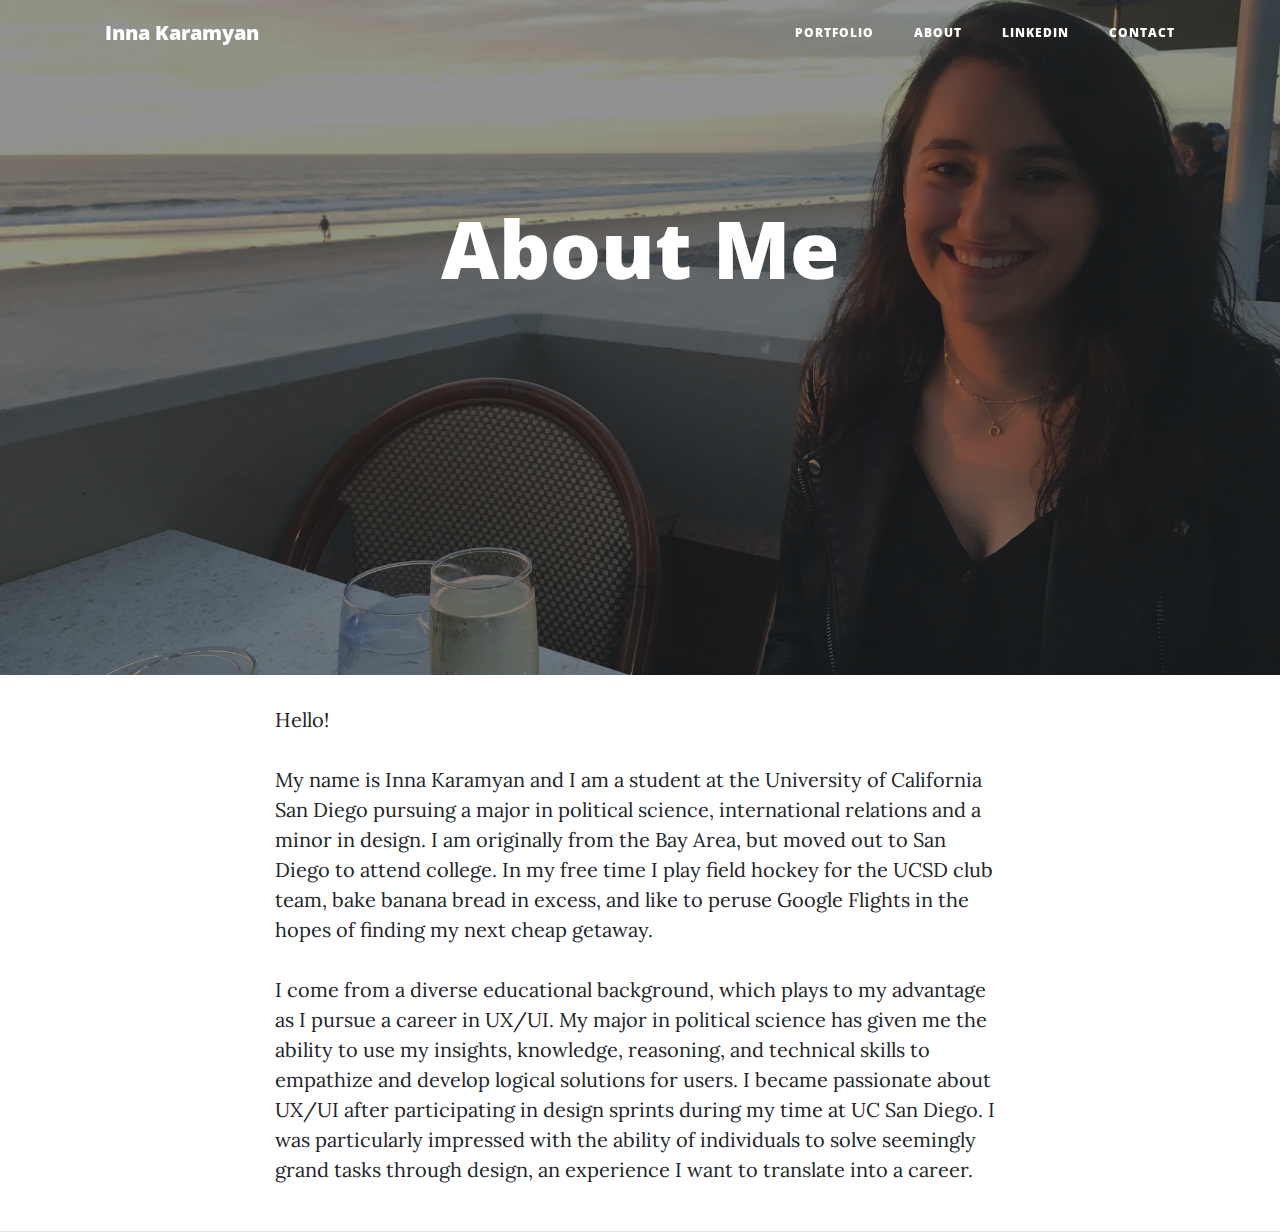
==== commit 0851d493: "about page" ====
--- a/about.html
+++ b/about.html
@@ -60,7 +60,6 @@
           <div class="col-lg-8 col-md-10 mx-auto">
             <div class="page-heading">
               <h1>About Me</h1>
-              <span class="subheading">This is what I do.</span>
             </div>
           </div>
         </div>
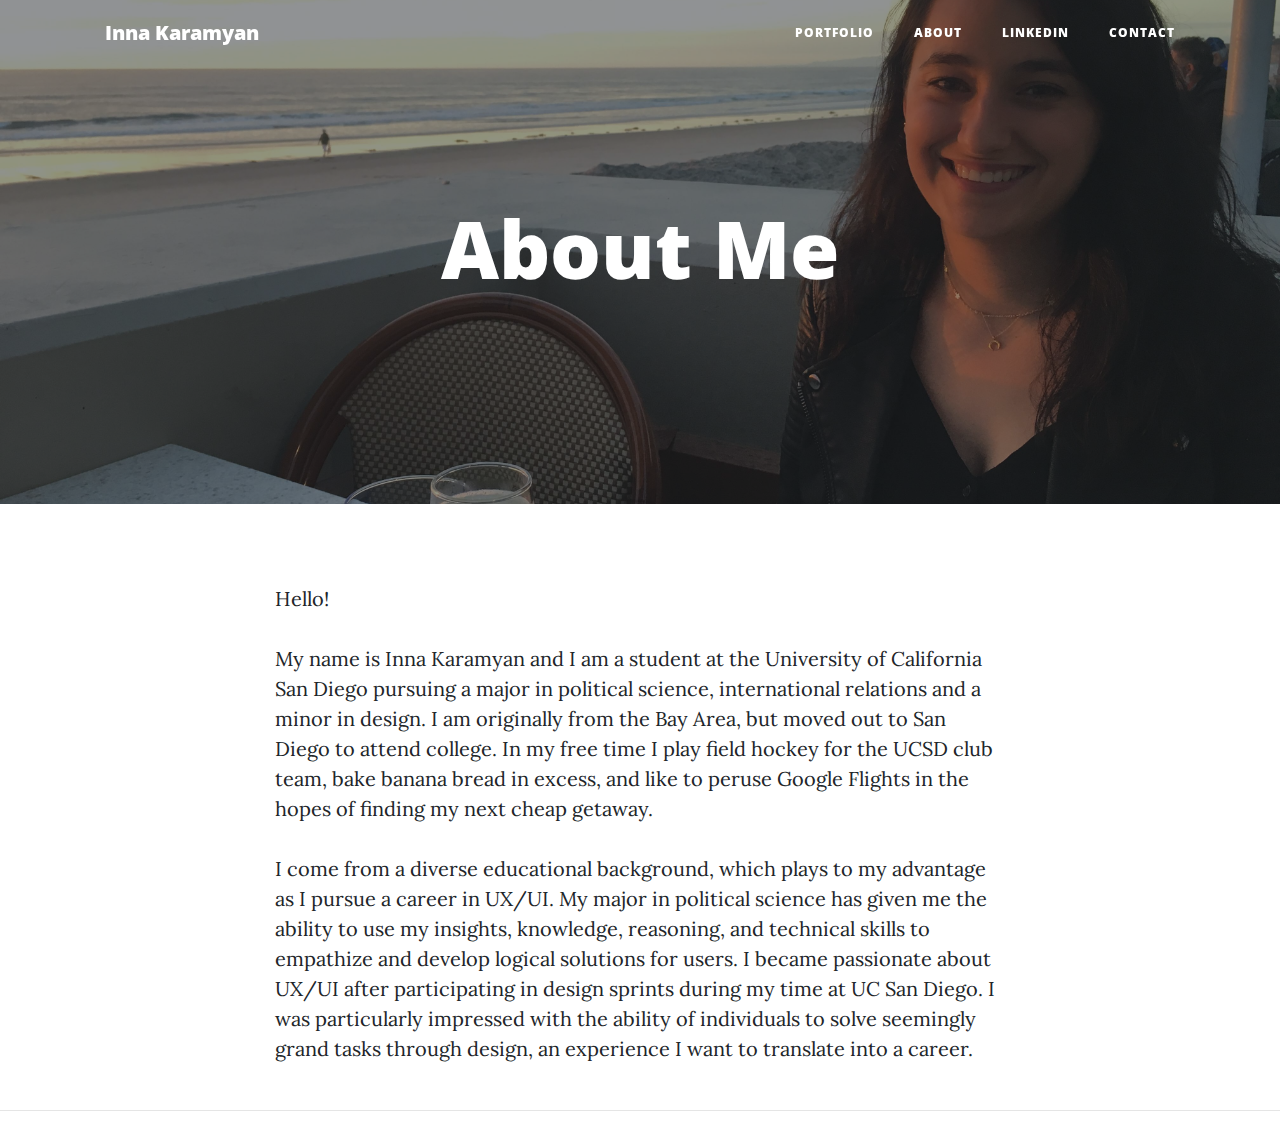
==== commit b90a7a6e: "upside added" ====
--- a/about.html
+++ b/about.html
@@ -19,13 +19,13 @@
     <link href='https://fonts.googleapis.com/css?family=Open+Sans:300italic,400italic,600italic,700italic,800italic,400,300,600,700,800' rel='stylesheet' type='text/css'>
 
     <!-- Custom styles for this template -->
-    <link href="css/clean-blog.min.css" rel="stylesheet">
+    <link href="css/clean-blog.css" rel="stylesheet">
 
   </head>
 
   <body>
 
-    <!-- Navigation -->
+ <!-- Navigation -->
     <nav class="navbar navbar-expand-lg navbar-light fixed-top" id="mainNav">
       <div class="container">
         <a class="navbar-brand" href="index.html">Inna Karamyan</a>
@@ -35,9 +35,16 @@
         </button>
         <div class="collapse navbar-collapse" id="navbarResponsive">
           <ul class="navbar-nav ml-auto">
-            <li class="nav-item">
-              <a class="nav-link" href="index.html">Portfolio</a>
-            </li>
+            <div class="dropdown">
+              <li class="nav-item">
+                <a class="nav-item nav-link" href="index.html">Portfolio</a>
+              </li>
+              <div class="dropdown-content">
+                <a href="post1.html">Slant Case Study</a>
+                <a href="post2.html">EZ Check Case Study</a>
+                <a href="post3.html"> Upside Case Study </a>
+              </div>
+            </div>
             <li class="nav-item">
               <a class="nav-link" href="about.html">About</a>
             </li>
@@ -54,7 +61,7 @@
 
     <!-- Page Header -->
     <header class="masthead" style="background-image: url('img/about.jpg')">
-      <div class="overlay"></div>
+      <div class="overlay" id="pictureBackground"></div>
       <div class="container">
         <div class="row">
           <div class="col-lg-8 col-md-10 mx-auto">
@@ -84,7 +91,7 @@
     <script src="vendor/bootstrap/js/bootstrap.bundle.min.js"></script>
 
     <!-- Custom scripts for this template -->
-    <script src="js/clean-blog.min.js"></script>
+    <script src="js/clean-blog.js"></script>
 
   </body>
 
--- a/css/clean-blog.css
+++ b/css/clean-blog.css
@@ -0,0 +1,518 @@
+body {
+  font-size: 20px;
+  color: #212529;
+  font-family: 'Lora', 'Times New Roman', serif;
+}
+
+p {
+  line-height: 1.5;
+  margin: 30px 0;
+}
+
+p a {
+  text-decoration: underline;
+}
+
+h1,
+h2,
+h3,
+h4,
+h5,
+h6 {
+  font-weight: 800;
+  font-family: 'Open Sans', 'Helvetica Neue', Helvetica, Arial, sans-serif;
+}
+
+a {
+  color: #212529;
+  -webkit-transition: all 0.2s;
+  -moz-transition: all 0.2s;
+  transition: all 0.2s;
+}
+
+a:focus, a:hover {
+  color: #1e88e5;
+}
+
+blockquote {
+  font-style: italic;
+  color: #868e96;
+}
+
+.section-heading {
+  font-size: 36px;
+  font-weight: 700;
+  margin-top: 60px;
+}
+
+.caption {
+  font-size: 14px;
+  font-style: italic;
+  display: block;
+  margin: 0;
+  padding: 10px;
+  text-align: center;
+  border-bottom-right-radius: 5px;
+  border-bottom-left-radius: 5px;
+}
+
+::-moz-selection {
+  color: #fff;
+  background: #0085A1;
+  text-shadow: none;
+}
+
+::selection {
+  color: #fff;
+  background: #0085A1;
+  text-shadow: none;
+}
+
+img::selection {
+  color: #fff;
+  background: transparent;
+}
+
+img::-moz-selection {
+  color: #fff;
+  background: transparent;
+}
+
+#mainNav {
+  position: absolute;
+  border-bottom: 1px solid #e9ecef;
+  background-color: white;
+  font-family: 'Open Sans', 'Helvetica Neue', Helvetica, Arial, sans-serif;
+}
+
+#mainNav .navbar-brand {
+  font-weight: 800;
+  color: #343a40;
+}
+
+#mainNav .navbar-toggler {
+  font-size: 12px;
+  font-weight: 800;
+  padding: 13px;
+  text-transform: uppercase;
+  color: #343a40;
+}
+
+#mainNav .navbar-nav > li.nav-item > a, #mainNav .navbar-nav > div > li.nav-item > a, #mainNav .navbar-nav > 
+div > li > a {
+  font-size: 12px;
+  font-weight: 800;
+  letter-spacing: 1px;
+  text-transform: uppercase;
+}
+
+@media only screen and (min-width: 992px) {
+  #mainNav {
+    border-bottom: 1px solid transparent;
+    background: transparent;
+  }
+  #mainNav .navbar-brand {
+    padding: 10px 20px;
+    color: #fff;
+  }
+  #mainNav .navbar-brand:focus, #mainNav .navbar-brand:hover {
+    color: rgba(255, 255, 255, 0.8);
+  }
+  .navbar-nav > li.nav-item > a, .navbar-nav > div > li.nav-item > a {
+    padding: 10px 20px !important;
+    color: #fff !important;
+  }
+
+
+  #li.nav-item > a:focus, #mainNav .navbar-nav > li.nav-item > a:hover, #mainNav .navbar-nav > div > li.nav-item > a:hover {
+    color: rgba(255, 255, 255, 0.8);
+  }
+}
+
+@media only screen and (min-width: 992px) {
+  #mainNav {
+    -webkit-transition: background-color 0.2s;
+    -moz-transition: background-color 0.2s;
+    transition: background-color 0.2s;
+    /* Force Hardware Acceleration in WebKit */
+    -webkit-transform: translate3d(0, 0, 0);
+    -moz-transform: translate3d(0, 0, 0);
+    -ms-transform: translate3d(0, 0, 0);
+    -o-transform: translate3d(0, 0, 0);
+    transform: translate3d(0, 0, 0);
+    -webkit-backface-visibility: hidden;
+  }
+  #mainNav.is-fixed {
+    /* when the user scrolls down, we hide the header right above the viewport */
+    position: fixed;
+    /*top: -67px;*/
+    -webkit-transition: -webkit-transform 0.2s;
+    -moz-transition: -moz-transform 0.2s;
+    transition: transform 0.2s;
+    border-bottom: 1px solid white;
+    background-color: rgba(255, 255, 255, 0.9);
+  }
+  #mainNav.is-fixed .navbar-brand {
+    color: #212529;
+  }
+  #mainNav.is-fixed .navbar-brand:focus, #mainNav.is-fixed .navbar-brand:hover {
+    color: #0085A1;
+  }
+  #mainNav.is-fixed .navbar-nav > li.nav-item > a, #mainNav.is-fixed .navbar-nav > div > li.nav-item > a {
+    color: #212529;
+  }
+  #mainNav.is-fixed .navbar-nav > li.nav-item > a:focus, #mainNav.is-fixed .navbar-nav > div > li.nav-item > a:focus, #mainNav.is-fixed .navbar-nav > li.nav-item > a:hover {
+    color: #2196f3
+  }
+  #mainNav.is-visible {
+    /* if the user changes the scrolling direction, we show the header */
+    -webkit-transform: translate3d(0, 100%, 0);
+    -moz-transform: translate3d(0, 100%, 0);
+    -ms-transform: translate3d(0, 100%, 0);
+    -o-transform: translate3d(0, 100%, 0);
+    transform: translate3d(0, 100%, 0);
+  }
+}
+
+header.masthead {
+  margin-bottom: 50px;
+  background: no-repeat center center;
+  background-color: #868e96;
+  background-attachment: scroll;
+  position: relative;
+  -webkit-background-size: cover;
+  -moz-background-size: cover;
+  -o-background-size: cover;
+  background-size: cover;
+}
+
+header.masthead .overlay {
+  position: absolute;
+  top: 0;
+  left: 0;
+  height: 100%;
+  width: 100%;
+  background-color: #FFFFFF;
+  opacity: 1;
+}
+
+#pictureBackground {
+    position: absolute;
+    top: 0;
+    left: 0;
+    height: 100%;
+    width: 100%;
+    background-color: #212529;
+    opacity: .5;
+}
+
+
+header.masthead .page-heading,
+header.masthead .post-heading,
+header.masthead .site-heading {
+  padding: 125px 0 150px;
+  color: white;
+}
+
+@media only screen and (min-width: 768px) {
+  header.masthead .page-heading,
+  header.masthead .post-heading,
+  header.masthead .site-heading {
+    padding: 200px 0;
+  }
+}
+
+@media only screen and (min-width: 768px) {
+  #homeTitle .page-heading,
+  #homeTitle .post-heading,
+  #homeTitle .site-heading {
+    padding: 125px 0;
+  }
+}
+
+header.masthead .page-heading,
+header.masthead .site-heading {
+  text-align: center;
+}
+
+#homeTitle .page-heading h1,
+#homeTitle .site-heading h1 {
+  font-family:'Cormorant Garamond', serif;
+  color: hsl(14, 73%, 56%);
+  font-size: 80px;
+  margin-top: 0;
+}
+
+/*header.masthead .page-heading h1,
+header.masthead .site-heading h1 {
+  font-family:'Cormorant Garamond', serif;
+  color: hsl(14, 73%, 56%);
+  font-size: 50px;
+  margin-top: 0;
+}
+*/
+#homeTitle .page-heading .subheading,
+#homeTitle .site-heading .subheading {
+  color: hsl(14, 73%, 56%);
+  font-size: 24px;
+  font-weight: 300;
+  line-height: 1.1;
+  display: block;
+  margin: 10px 0 0;
+  font-family: 'Open Sans', 'Helvetica Neue', Helvetica, Arial, sans-serif;
+}
+
+@media only screen and (min-width: 768px) {
+  header.masthead .page-heading h1,
+  header.masthead .site-heading h1 {
+    font-size: 80px;
+  }
+}
+
+header.masthead .post-heading h1 {
+  font-size: 35px;
+}
+
+header.masthead .post-heading .meta,
+header.masthead .post-heading .subheading {
+  line-height: 1.1;
+  display: block;
+}
+
+header.masthead .post-heading .subheading {
+  font-size: 24px;
+  font-weight: 600;
+  margin: 10px 0 30px;
+  font-family: 'Open Sans', 'Helvetica Neue', Helvetica, Arial, sans-serif;
+}
+
+header.masthead .post-heading .meta {
+  font-size: 20px;
+  font-weight: 300;
+  font-style: italic;
+  font-family: 'Lora', 'Times New Roman', serif;
+}
+
+header.masthead .post-heading .meta a {
+  color: #fff;
+}
+
+@media only screen and (min-width: 768px) {
+  header.masthead .post-heading h1 {
+    font-size: 55px;
+  }
+  header.masthead .post-heading .subheading {
+    font-size: 30px;
+  }
+}
+
+.post-preview > a {
+  color: #212529;
+}
+
+.post-preview > a:focus, .post-preview > a:hover {
+  text-decoration: none;
+  color: #1e88e5;
+}
+
+.post-preview > a > .post-title {
+  font-size: 30px;
+  margin-top: 30px;
+  margin-bottom: 10px;
+}
+
+.post-preview > a > .post-subtitle {
+  font-weight: 300;
+  margin: 0 0 10px;
+}
+
+.post-preview > .post-meta {
+  font-size: 18px;
+  font-style: italic;
+  margin-top: 0;
+  color: #868e96;
+}
+
+.post-preview > .post-meta > a {
+  text-decoration: none;
+  color: #212529;
+}
+
+.post-preview > .post-meta > a:focus, .post-preview > .post-meta > a:hover {
+  text-decoration: underline;
+  color: hsl(14, 80%, 58%);
+}
+
+@media only screen and (min-width: 768px) {
+  .post-preview > a > .post-title {
+    font-size: 36px;
+  }
+}
+
+.floating-label-form-group {
+  font-size: 14px;
+  position: relative;
+  margin-bottom: 0;
+  padding-bottom: 0.5em;
+  border-bottom: 1px solid #dee2e6;
+}
+
+.floating-label-form-group input,
+.floating-label-form-group textarea {
+  font-size: 1.5em;
+  position: relative;
+  z-index: 1;
+  padding: 0;
+  resize: none;
+  border: none;
+  border-radius: 0;
+  background: none;
+  box-shadow: none !important;
+  font-family: 'Lora', 'Times New Roman', serif;
+}
+
+.floating-label-form-group input::-webkit-input-placeholder,
+.floating-label-form-group textarea::-webkit-input-placeholder {
+  color: #868e96;
+  font-family: 'Lora', 'Times New Roman', serif;
+}
+
+.floating-label-form-group label {
+  font-size: 0.85em;
+  line-height: 1.764705882em;
+  position: relative;
+  z-index: 0;
+  top: 2em;
+  display: block;
+  margin: 0;
+  -webkit-transition: top 0.3s ease, opacity 0.3s ease;
+  -moz-transition: top 0.3s ease, opacity 0.3s ease;
+  -ms-transition: top 0.3s ease, opacity 0.3s ease;
+  transition: top 0.3s ease, opacity 0.3s ease;
+  vertical-align: middle;
+  vertical-align: baseline;
+  opacity: 0;
+}
+
+.floating-label-form-group .help-block {
+  margin: 15px 0;
+}
+
+.floating-label-form-group-with-value label {
+  top: 0;
+  opacity: 1;
+}
+
+.floating-label-form-group-with-focus label {
+  color: #0085A1;
+}
+
+form .form-group:first-child .floating-label-form-group {
+  border-top: 1px solid #dee2e6;
+}
+
+footer {
+  padding: 50px 0 65px;
+}
+
+footer .list-inline {
+  margin: 0;
+  padding: 0;
+}
+
+footer .copyright {
+  font-size: 14px;
+  margin-bottom: 0;
+  text-align: center;
+}
+
+.btn {
+  font-size: 14px;
+  font-weight: 800;
+  padding: 15px 25px;
+  letter-spacing: 1px;
+  text-transform: uppercase;
+  border-radius: 0;
+  font-family: 'Open Sans', 'Helvetica Neue', Helvetica, Arial, sans-serif;
+}
+
+.btn-primary {
+  background-color: #2196f3;
+  border-color: #2196f3;
+}
+
+.btn-primary:hover, .btn-primary:focus, .btn-primary:active {
+  color: #fff;
+  background-color: #1e88e5 !important;
+  border-color: #1e88e5 !important;
+}
+
+.btn-lg {
+  font-size: 16px;
+  padding: 25px 35px;
+}
+
+/* Dropdown Button */
+.dropbtn {
+    background-color: #4CAF50;
+    color: white;
+    padding: 16px;
+    font-size: 16px;
+    border: none;
+}
+
+/* The container <div> - needed to position the dropdown content */
+.dropdown {
+    position: relative;
+    display: inline-block;
+}
+
+/* Dropdown Content (Hidden by Default) */
+.dropdown-content {
+    display: none;
+    position: absolute;
+    background-color: #f1f1f1;
+    min-width: 160px;
+    box-shadow: 0px 8px 16px 0px rgba(0,0,0,0.2);
+    z-index: 1;
+}
+
+/* Links inside the dropdown */
+.dropdown-content a {
+    color: black;
+    padding: 12px 16px;
+    text-decoration: none;
+    display: block;
+}
+
+/* Change color of dropdown links on hover */
+.dropdown-content a:hover {color: #1e88e5;}
+
+/* Show the dropdown menu on hover */
+.dropdown:hover .dropdown-content {display: block;}
+
+/* Change the background color of the dropdown button when the dropdown content is shown */
+.dropdown:hover .dropbtn {background-color: #3e8e41;}
+
+
+#mainNav .dropdown > li > a:hover {
+  text-decoration: none;
+  /*color: #1e88e5 !important;*/
+}
+
+#homePage:hover {
+  color: #1e88e5 !important;
+}
+
+#homePage {
+  color: #212529 !important;
+}
+
+.dropdown-content > a {
+  font-size: 12px;
+  font-weight: 800;
+  letter-spacing: 1px;
+  text-transform: uppercase;
+  font-family: 'Open Sans', 'Helvetica Neue', Helvetica, Arial, sans-serif;
+}
+
